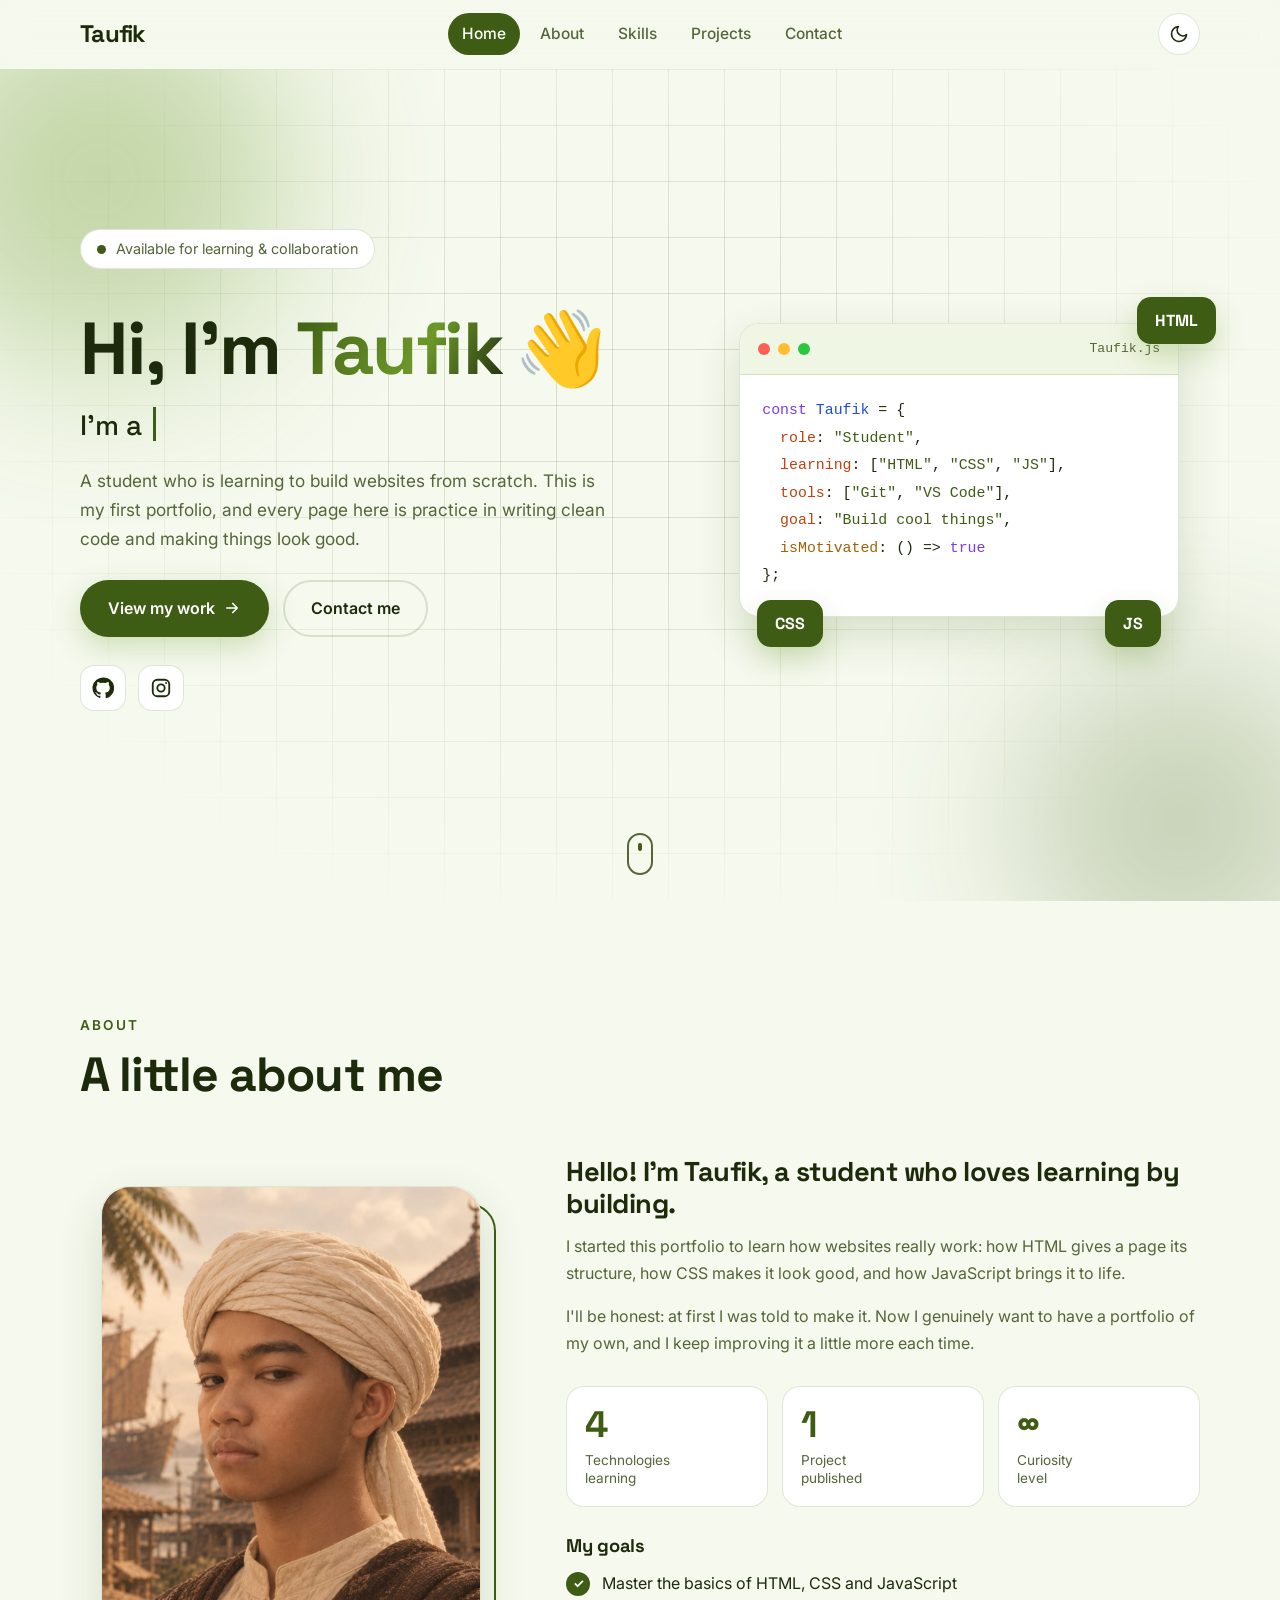
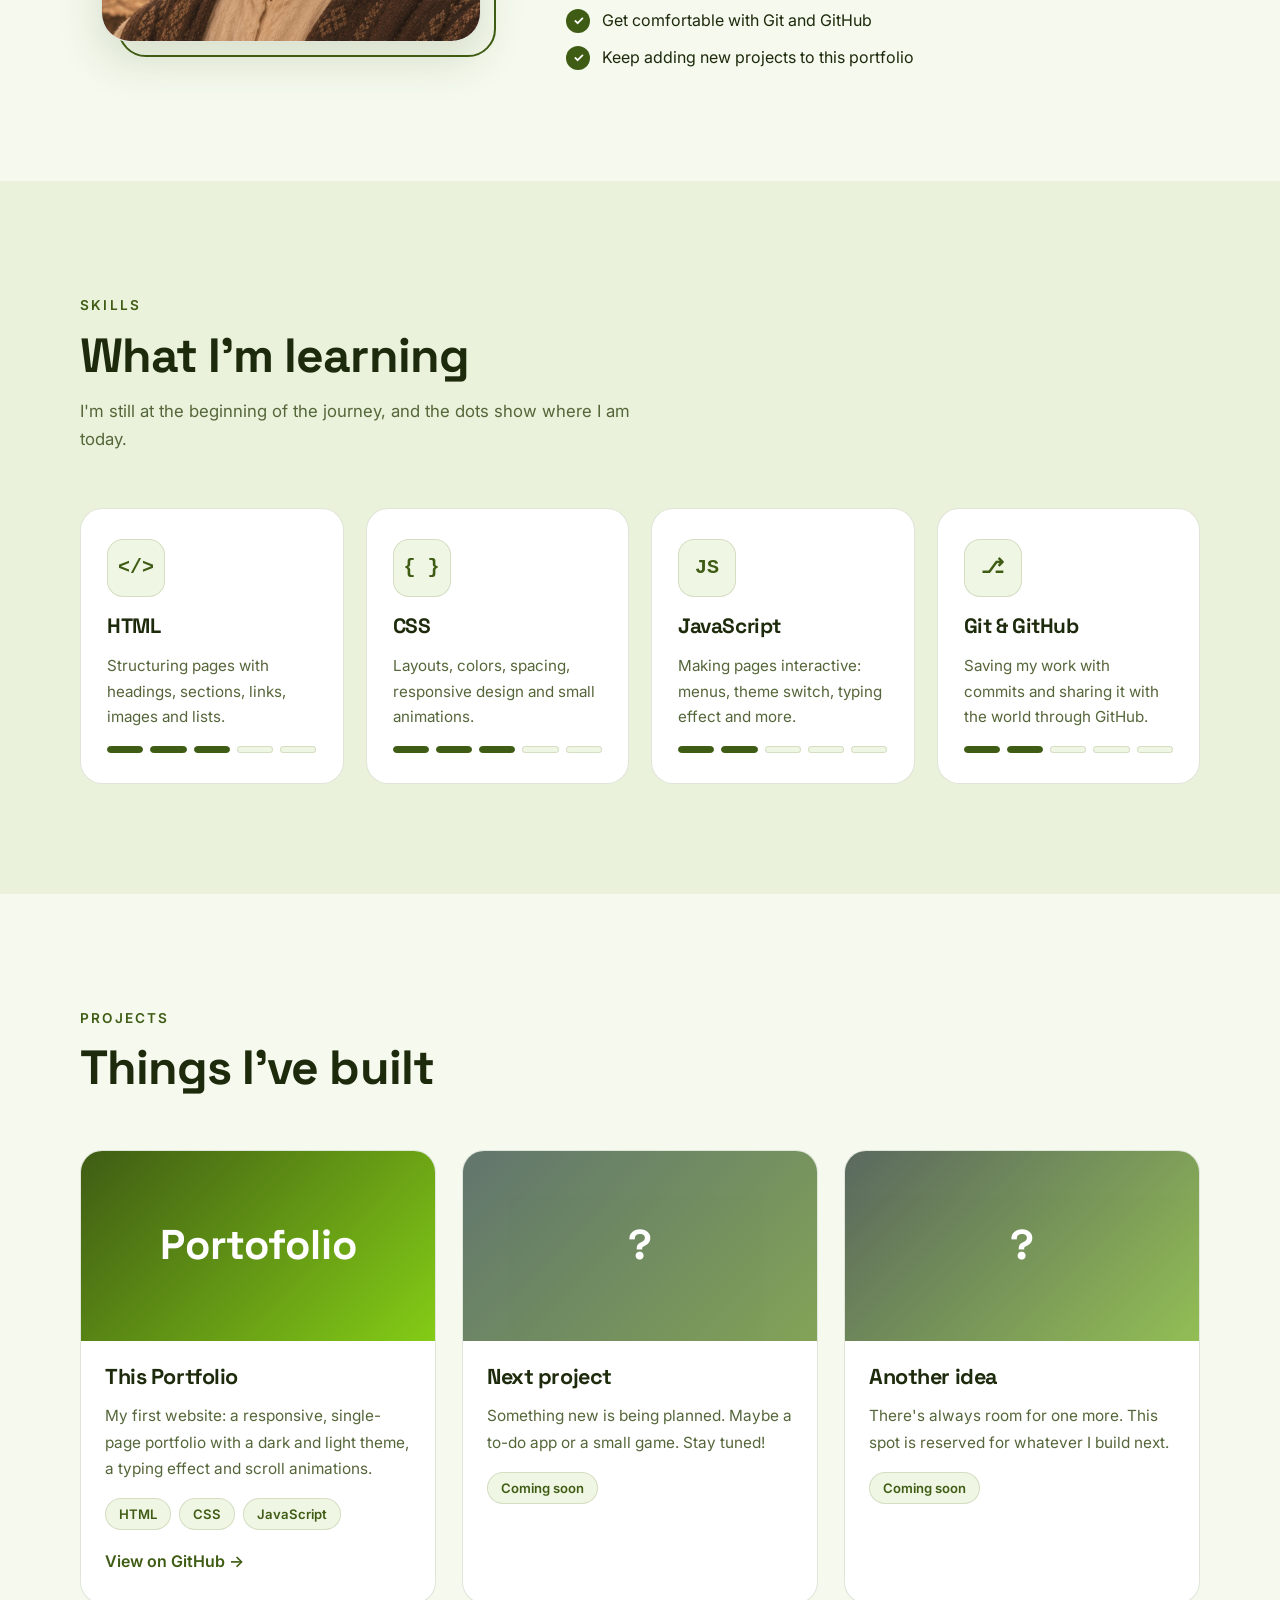
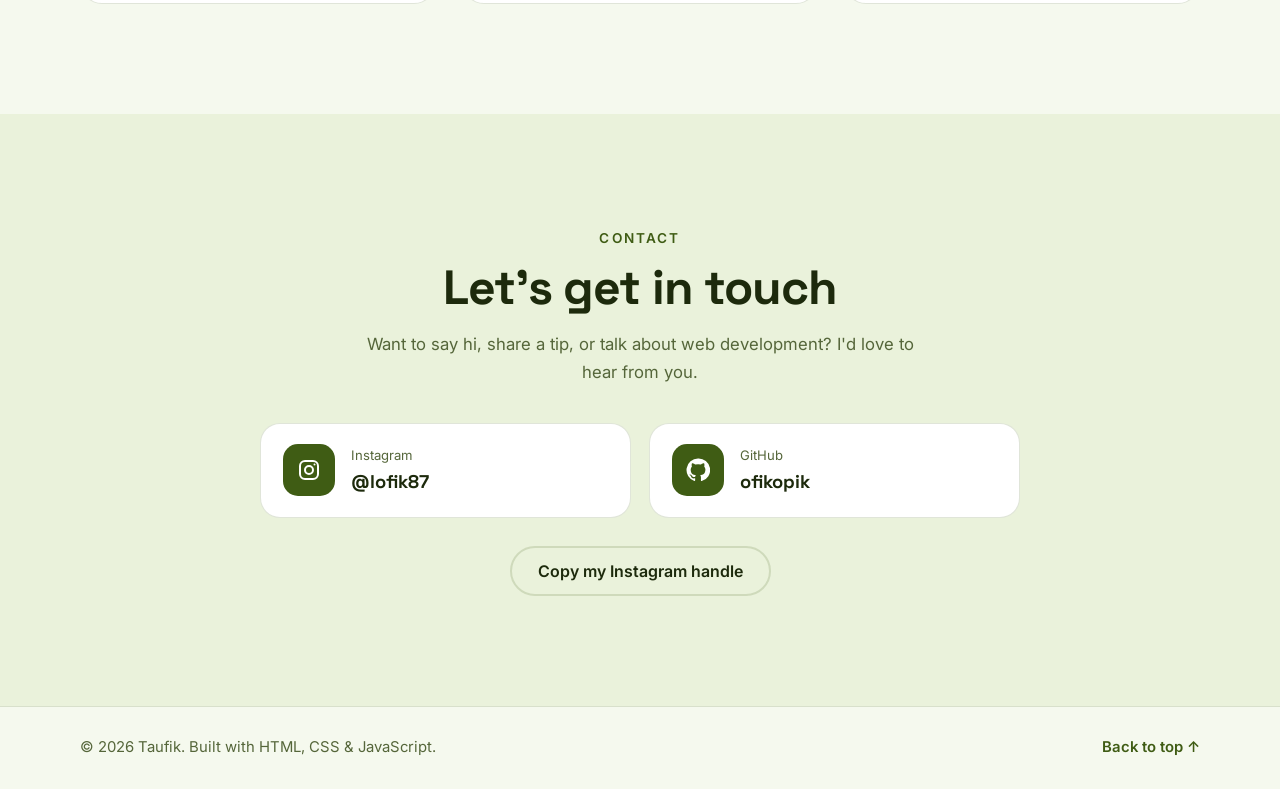
==== index.html @ 7163facb "portoupdate" ====
<!DOCTYPE html>
<html lang="en" data-theme="dark">
<head>
    <meta charset="UTF-8">
    <meta name="viewport" content="width=device-width, initial-scale=1.0">
    <meta name="description" content="Taufik's portfolio: a student learning web development with HTML, CSS and JavaScript.">
    <meta name="theme-color" content="#0b1409">
    <title>Taufik | Portfolio</title>

    <link rel="icon" href="data:image/svg+xml,%3Csvg xmlns='http://www.w3.org/2000/svg' viewBox='0 0 100 100'%3E%3Crect width='100' height='100' rx='24' fill='%236c982a'/%3E%3Ctext x='50' y='68' font-size='58' font-family='Arial' font-weight='700' text-anchor='middle' fill='white'%3ET%3C/text%3E%3C/svg%3E">

    <link rel="preconnect" href="https://fonts.googleapis.com">
    <link rel="preconnect" href="https://fonts.gstatic.com" crossorigin>
    <link href="https://fonts.googleapis.com/css2?family=Inter:wght@400;500;600&family=Space+Grotesk:wght@500;600;700&display=swap" rel="stylesheet">

    <!-- Set the saved theme before the page paints, so it does not flash -->
    <script>
        (function () {
            try {
                var saved = localStorage.getItem("theme");
                var prefersLight = window.matchMedia("(prefers-color-scheme: light)").matches;
                var theme = saved || (prefersLight ? "light" : "dark");
                document.documentElement.setAttribute("data-theme", theme);
            } catch (e) {}
        })();
    </script>

    <link rel="stylesheet" href="style.css">
</head>
<body>
    <div class="progress" id="progress" aria-hidden="true"></div>

    <!-- ============ NAVBAR ============ -->
    <header class="navbar" id="navbar">
        <div class="container nav-inner">
            <a href="#home" class="logo">Taufik<span></span></a>

            <nav class="nav-links" id="navLinks" aria-label="Main navigation">
                <a href="#home" class="nav-link">Home</a>
                <a href="#about" class="nav-link">About</a>
                <a href="#skills" class="nav-link">Skills</a>
                <a href="#projects" class="nav-link">Projects</a>
                <a href="#contact" class="nav-link">Contact</a>
            </nav>

            <div class="nav-actions">
                <button class="icon-btn" id="themeToggle" type="button" aria-label="Switch between dark and light theme">
                    <svg class="icon-sun" viewBox="0 0 24 24" width="20" height="20" fill="none" stroke="currentColor" stroke-width="2" stroke-linecap="round" aria-hidden="true"><circle cx="12" cy="12" r="4"/><path d="M12 2v2M12 20v2M4.9 4.9l1.4 1.4M17.7 17.7l1.4 1.4M2 12h2M20 12h2M4.9 19.1l1.4-1.4M17.7 6.3l1.4-1.4"/></svg>
                    <svg class="icon-moon" viewBox="0 0 24 24" width="20" height="20" fill="none" stroke="currentColor" stroke-width="2" stroke-linecap="round" stroke-linejoin="round" aria-hidden="true"><path d="M21 12.8A9 9 0 1 1 11.2 3a7 7 0 0 0 9.8 9.8z"/></svg>
                </button>
                <button class="icon-btn menu-btn" id="menuBtn" type="button" aria-label="Open menu" aria-expanded="false" aria-controls="navLinks">
                    <span></span><span></span><span></span>
                </button>
            </div>
        </div>
    </header>

    <main>
        <!-- ============ HOME ============ -->
        <section class="hero" id="home">
            <div class="blob blob-1" aria-hidden="true"></div>
            <div class="blob blob-2" aria-hidden="true"></div>

            <div class="container hero-grid">
                <div class="hero-text">
                    <p class="eyebrow reveal"><span class="dot"></span> Available for learning &amp; collaboration</p>
                    <h1 class="reveal" style="--d: .08s">Hi, I'm <span class="grad">Taufik</span><span class="wave" aria-hidden="true">👋</span></h1>
                    <p class="typing-line reveal" style="--d: .16s">
                        I'm a <span class="typed" id="typed" aria-live="off"></span><span class="caret" aria-hidden="true"></span>
                    </p>
                    <p class="lead reveal" style="--d: .24s">
                        A student who is learning to build websites from scratch. This is my first portfolio,
                        and every page here is practice in writing clean code and making things look good.
                    </p>
                    <div class="hero-btns reveal" style="--d: .32s">
                        <a href="#projects" class="btn btn-primary">View my work
                            <svg viewBox="0 0 24 24" width="18" height="18" fill="none" stroke="currentColor" stroke-width="2.2" stroke-linecap="round" stroke-linejoin="round" aria-hidden="true"><path d="M5 12h14M13 6l6 6-6 6"/></svg>
                        </a>
                        <a href="#contact" class="btn btn-ghost">Contact me</a>
                    </div>
                    <div class="socials reveal" style="--d: .4s">
                        <a href="https://github.com/ofikopik" target="_blank" rel="noopener" aria-label="GitHub">
                            <svg viewBox="0 0 24 24" width="22" height="22" fill="currentColor" aria-hidden="true"><path d="M12 .5a11.5 11.5 0 0 0-3.64 22.41c.58.1.79-.25.79-.56v-2c-3.2.7-3.88-1.37-3.88-1.37-.52-1.33-1.28-1.69-1.28-1.69-1.04-.71.08-.7.08-.7 1.16.08 1.77 1.19 1.77 1.19 1.03 1.76 2.7 1.25 3.36.96.1-.75.4-1.25.73-1.54-2.55-.29-5.24-1.28-5.24-5.69 0-1.26.45-2.28 1.19-3.09-.12-.29-.52-1.46.11-3.05 0 0 .97-.31 3.17 1.18a11 11 0 0 1 5.77 0c2.2-1.49 3.17-1.18 3.17-1.18.63 1.59.23 2.76.11 3.05.74.81 1.19 1.83 1.19 3.09 0 4.42-2.69 5.39-5.25 5.68.41.36.78 1.06.78 2.14v3.17c0 .31.21.67.8.56A11.5 11.5 0 0 0 12 .5z"/></svg>
                        </a>
                        <a href="https://www.instagram.com/lofik87" target="_blank" rel="noopener" aria-label="Instagram">
                            <svg viewBox="0 0 24 24" width="22" height="22" fill="none" stroke="currentColor" stroke-width="2" stroke-linecap="round" stroke-linejoin="round" aria-hidden="true"><rect x="3" y="3" width="18" height="18" rx="5"/><circle cx="12" cy="12" r="4"/><circle cx="17.5" cy="6.5" r="1" fill="currentColor" stroke="none"/></svg>
                        </a>
                    </div>
                </div>

                <div class="hero-visual reveal" style="--d: .2s" aria-hidden="true">
                    <div class="code-card">
                        <div class="code-bar">
                            <i></i><i></i><i></i>
                            <span>Taufik.js</span>
                        </div>
<pre><code><span class="c-k">const</span> <span class="c-v">Taufik</span> = {
  <span class="c-p">role</span>: <span class="c-s">"Student"</span>,
  <span class="c-p">learning</span>: [<span class="c-s">"HTML"</span>, <span class="c-s">"CSS"</span>, <span class="c-s">"JS"</span>],
  <span class="c-p">tools</span>: [<span class="c-s">"Git"</span>, <span class="c-s">"VS Code"</span>],
  <span class="c-p">goal</span>: <span class="c-s">"Build cool things"</span>,
  <span class="c-f">isMotivated</span>: () =&gt; <span class="c-k">true</span>
};</code></pre>
                    </div>
                    <div class="chip chip-1">HTML</div>
                    <div class="chip chip-2">CSS</div>
                    <div class="chip chip-3">JS</div>
                </div>
            </div>

            <a href="#about" class="scroll-hint" aria-label="Scroll to About section">
                <span></span>
            </a>
        </section>

        <!-- ============ ABOUT ============ -->
        <section class="section" id="about">
            <div class="container">
                <header class="section-head reveal">
                    <p class="kicker">About</p>
                    <h2>A little about me</h2>
                </header>

                <div class="about-grid">
                    <div class="about-photo reveal">
                        <div class="photo-frame">
                            <img src="foto/taufik.jpeg" alt="Photo of Taufik" id="profilePhoto" width="400" height="480">
                            <div class="photo-fallback" aria-hidden="true">T</div>
                        </div>
                    </div>

                    <div class="about-text reveal" style="--d: .1s">
                        <h3>Hello! I'm Taufik, a student who loves learning by building.</h3>
                        <p>
                            I started this portfolio to learn how websites really work: how HTML gives a page
                            its structure, how CSS makes it look good, and how JavaScript brings it to life.
                        </p>
                        <p>
                            I'll be honest: at first I was told to make it. Now I genuinely want to have a portfolio
                            of my own, and I keep improving it a little more each time.
                        </p>

                        <div class="stats">
                            <div class="stat">
                                <strong data-count="4">0</strong>
                                <span>Technologies<br>learning</span>
                            </div>
                            <div class="stat">
                                <strong data-count="1">0</strong>
                                <span>Project<br>published</span>
                            </div>
                            <div class="stat">
                                <strong>∞</strong>
                                <span>Curiosity<br>level</span>
                            </div>
                        </div>

                        <h4>My goals</h4>
                        <ul class="goals">
                            <li><span class="check">✓</span> Master the basics of HTML, CSS and JavaScript</li>
                            <li><span class="check">✓</span> Get comfortable with Git and GitHub</li>
                            <li><span class="check">✓</span> Keep adding new projects to this portfolio</li>
                        </ul>
                    </div>
                </div>
            </div>
        </section>

        <!-- ============ SKILLS ============ -->
        <section class="section alt" id="skills">
            <div class="container">
                <header class="section-head reveal">
                    <p class="kicker">Skills</p>
                    <h2>What I'm learning</h2>
                    <p class="section-sub">I'm still at the beginning of the journey, and the dots show where I am today.</p>
                </header>

                <div class="skills-grid">
                    <article class="skill-card reveal">
                        <div class="skill-icon">&lt;/&gt;</div>
                        <h3>HTML</h3>
                        <p>Structuring pages with headings, sections, links, images and lists.</p>
                        <div class="level" role="img" aria-label="Level 3 out of 5">
                            <i class="on"></i><i class="on"></i><i class="on"></i><i></i><i></i>
                        </div>
                    </article>
                    <article class="skill-card reveal" style="--d: .08s">
                        <div class="skill-icon">{ }</div>
                        <h3>CSS</h3>
                        <p>Layouts, colors, spacing, responsive design and small animations.</p>
                        <div class="level" role="img" aria-label="Level 3 out of 5">
                            <i class="on"></i><i class="on"></i><i class="on"></i><i></i><i></i>
                        </div>
                    </article>
                    <article class="skill-card reveal" style="--d: .16s">
                        <div class="skill-icon">JS</div>
                        <h3>JavaScript</h3>
                        <p>Making pages interactive: menus, theme switch, typing effect and more.</p>
                        <div class="level" role="img" aria-label="Level 2 out of 5">
                            <i class="on"></i><i class="on"></i><i></i><i></i><i></i>
                        </div>
                    </article>
                    <article class="skill-card reveal" style="--d: .24s">
                        <div class="skill-icon">⎇</div>
                        <h3>Git &amp; GitHub</h3>
                        <p>Saving my work with commits and sharing it with the world through GitHub.</p>
                        <div class="level" role="img" aria-label="Level 2 out of 5">
                            <i class="on"></i><i class="on"></i><i></i><i></i><i></i>
                        </div>
                    </article>
                </div>
            </div>
        </section>

        <!-- ============ PROJECTS ============ -->
        <section class="section" id="projects">
            <div class="container">
                <header class="section-head reveal">
                    <p class="kicker">Projects</p>
                    <h2>Things I've built</h2>
                </header>

                <div class="projects-grid">
                    <article class="project-card reveal">
                        <div class="project-thumb thumb-1" aria-hidden="true">
                            <span>Portofolio</span>
                        </div>
                        <div class="project-body">
                            <h3>This Portfolio</h3>
                            <p>My first website: a responsive, single-page portfolio with a dark and light theme, a typing effect and scroll animations.</p>
                            <ul class="tags">
                                <li>HTML</li><li>CSS</li><li>JavaScript</li>
                            </ul>
                            <a class="link-arrow" href="https://github.com/ofikopik/latihan-membuat-portofolio-sediri" target="_blank" rel="noopener">
                                View on GitHub <span aria-hidden="true">→</span>
                            </a>
                        </div>
                    </article>

                    <article class="project-card soon reveal" style="--d: .1s">
                        <div class="project-thumb thumb-2" aria-hidden="true"><span>?</span></div>
                        <div class="project-body">
                            <h3>Next project</h3>
                            <p>Something new is being planned. Maybe a to-do app or a small game. Stay tuned!</p>
                            <ul class="tags"><li>Coming soon</li></ul>
                        </div>
                    </article>

                    <article class="project-card soon reveal" style="--d: .2s">
                        <div class="project-thumb thumb-3" aria-hidden="true"><span>?</span></div>
                        <div class="project-body">
                            <h3>Another idea</h3>
                            <p>There's always room for one more. This spot is reserved for whatever I build next.</p>
                            <ul class="tags"><li>Coming soon</li></ul>
                        </div>
                    </article>
                </div>
            </div>
        </section>

        <!-- ============ CONTACT ============ -->
        <section class="section alt" id="contact">
            <div class="container">
                <div class="contact-box reveal">
                    <p class="kicker">Contact</p>
                    <h2>Let's get in touch</h2>
                    <p class="section-sub">Want to say hi, share a tip, or talk about web development? I'd love to hear from you.</p>

                    <div class="contact-cards">
                        <a class="contact-card" href="https://www.instagram.com/lofik87" target="_blank" rel="noopener">
                            <span class="contact-ico">
                                <svg viewBox="0 0 24 24" width="24" height="24" fill="none" stroke="currentColor" stroke-width="2" stroke-linecap="round" stroke-linejoin="round" aria-hidden="true"><rect x="3" y="3" width="18" height="18" rx="5"/><circle cx="12" cy="12" r="4"/><circle cx="17.5" cy="6.5" r="1" fill="currentColor" stroke="none"/></svg>
                            </span>
                            <span><small>Instagram</small><strong>@lofik87</strong></span>
                        </a>
                        <a class="contact-card" href="https://github.com/ofikopik" target="_blank" rel="noopener">
                            <span class="contact-ico">
                                <svg viewBox="0 0 24 24" width="24" height="24" fill="currentColor" aria-hidden="true"><path d="M12 .5a11.5 11.5 0 0 0-3.64 22.41c.58.1.79-.25.79-.56v-2c-3.2.7-3.88-1.37-3.88-1.37-.52-1.33-1.28-1.69-1.28-1.69-1.04-.71.08-.7.08-.7 1.16.08 1.77 1.19 1.77 1.19 1.03 1.76 2.7 1.25 3.36.96.1-.75.4-1.25.73-1.54-2.55-.29-5.24-1.28-5.24-5.69 0-1.26.45-2.28 1.19-3.09-.12-.29-.52-1.46.11-3.05 0 0 .97-.31 3.17 1.18a11 11 0 0 1 5.77 0c2.2-1.49 3.17-1.18 3.17-1.18.63 1.59.23 2.76.11 3.05.74.81 1.19 1.83 1.19 3.09 0 4.42-2.69 5.39-5.25 5.68.41.36.78 1.06.78 2.14v3.17c0 .31.21.67.8.56A11.5 11.5 0 0 0 12 .5z"/></svg>
                            </span>
                            <span><small>GitHub</small><strong>ofikopik</strong></span>
                        </a>
                    </div>

                    <button class="btn btn-ghost" id="copyBtn" type="button" data-copy="@lofik87">Copy my Instagram handle</button>
                </div>
            </div>
        </section>
    </main>

    <!-- ============ FOOTER ============ -->
    <footer class="footer">
        <div class="container footer-inner">
            <p>© <span id="year">2026</span> Taufik. Built with HTML, CSS &amp; JavaScript.</p>
            <a href="#home">Back to top ↑</a>
        </div>
    </footer>

    <button class="to-top" id="toTop" type="button" aria-label="Back to top">↑</button>
    <div class="toast" id="toast" role="status" aria-live="polite"></div>

    <script src="script.js"></script>
</body>
</html>
---- style.css ----
/* =========================================================
   Taufik's Portfolio - style.css
   Edit the colors in :root to change the whole look.
   ========================================================= */

/* ---------- Theme colors ---------- */
:root,
:root[data-theme="dark"] {
    --bg: #0b1409;
    --bg-alt: #0f1a0d;
    --surface: #142111;
    --surface-2: #1a2b16;
    --border: rgba(163, 230, 53, 0.14);
    --text: #e9f1dd;
    --muted: #9db387;
    --accent: #a3e635;
    --accent-strong: #84cc16;
    --on-accent: #10200a;
    --shadow: 0 18px 50px rgba(0, 0, 0, 0.45);
    --glow: rgba(163, 230, 53, 0.22);
    color-scheme: dark;
}

:root[data-theme="light"] {
    --bg: #f5f9ee;
    --bg-alt: #eaf2db;
    --surface: #ffffff;
    --surface-2: #f0f6e4;
    --border: rgba(63, 92, 20, 0.16);
    --text: #1d2a0c;
    --muted: #55663a;
    --accent: #3f5c14;
    --accent-strong: #6c982a;
    --on-accent: #ffffff;
    --shadow: 0 18px 44px rgba(63, 92, 20, 0.16);
    --glow: rgba(108, 152, 42, 0.28);
    color-scheme: light;
}

/* ---------- Base ---------- */
*,
*::before,
*::after {
    box-sizing: border-box;
}

html {
    scroll-behavior: smooth;
    scroll-padding-top: 76px;
}

body {
    margin: 0;
    font-family: "Inter", system-ui, -apple-system, "Segoe UI", Arial, sans-serif;
    background: var(--bg);
    color: var(--text);
    line-height: 1.7;
    transition: background 0.3s, color 0.3s;
    overflow-x: hidden;
}

h1, h2, h3, h4 {
    font-family: "Space Grotesk", "Inter", system-ui, sans-serif;
    line-height: 1.15;
    margin: 0 0 14px;
    letter-spacing: -0.02em;
}

p { margin: 0 0 16px; }
a { color: inherit; }
img { max-width: 100%; display: block; }

.container {
    width: min(1120px, 100% - 40px);
    margin-inline: auto;
}

:focus-visible {
    outline: 3px solid var(--accent);
    outline-offset: 3px;
    border-radius: 6px;
}

/* ---------- Scroll progress ---------- */
.progress {
    position: fixed;
    top: 0;
    left: 0;
    height: 3px;
    width: 0;
    background: linear-gradient(90deg, var(--accent-strong), var(--accent));
    z-index: 100;
}

/* ---------- Navbar ---------- */
.navbar {
    position: sticky;
    top: 0;
    z-index: 50;
    background: color-mix(in srgb, var(--bg) 78%, transparent);
    backdrop-filter: blur(14px);
    -webkit-backdrop-filter: blur(14px);
    border-bottom: 1px solid transparent;
    transition: border-color 0.3s, box-shadow 0.3s;
}

.navbar.scrolled {
    border-bottom-color: var(--border);
    box-shadow: 0 8px 30px rgba(0, 0, 0, 0.12);
}

.nav-inner {
    display: flex;
    align-items: center;
    justify-content: space-between;
    height: 68px;
}

.logo {
    font-family: "Space Grotesk", sans-serif;
    font-size: 1.5rem;
    font-weight: 700;
    text-decoration: none;
    letter-spacing: -0.03em;
}

.logo span { color: var(--accent); }

.nav-links {
    display: flex;
    gap: 6px;
}

.nav-link {
    position: relative;
    text-decoration: none;
    color: var(--muted);
    font-weight: 500;
    font-size: 0.97rem;
    padding: 8px 14px;
    border-radius: 999px;
    transition: color 0.2s, background 0.2s;
}

.nav-link:hover { color: var(--text); }

.nav-link.active {
    color: var(--on-accent);
    background: var(--accent);
}

.nav-actions {
    display: flex;
    align-items: center;
    gap: 8px;
}

.icon-btn {
    width: 42px;
    height: 42px;
    display: grid;
    place-items: center;
    border-radius: 50%;
    border: 1px solid var(--border);
    background: var(--surface);
    color: var(--text);
    cursor: pointer;
    transition: transform 0.2s, background 0.2s;
}

.icon-btn:hover { transform: rotate(12deg) scale(1.06); }

[data-theme="dark"] .icon-moon,
[data-theme="light"] .icon-sun { display: none; }

.menu-btn {
    display: none;
    flex-direction: column;
    gap: 4px;
    padding: 0;
}

.menu-btn span {
    display: block;
    width: 18px;
    height: 2px;
    background: currentColor;
    border-radius: 2px;
    transition: transform 0.3s, opacity 0.3s;
}

.menu-btn[aria-expanded="true"] span:nth-child(1) { transform: translateY(6px) rotate(45deg); }
.menu-btn[aria-expanded="true"] span:nth-child(2) { opacity: 0; }
.menu-btn[aria-expanded="true"] span:nth-child(3) { transform: translateY(-6px) rotate(-45deg); }

/* ---------- Buttons ---------- */
.btn {
    display: inline-flex;
    align-items: center;
    gap: 8px;
    padding: 13px 26px;
    border-radius: 999px;
    font-weight: 600;
    font-size: 1rem;
    text-decoration: none;
    border: 2px solid transparent;
    cursor: pointer;
    font-family: inherit;
    transition: transform 0.2s, box-shadow 0.2s, background 0.2s;
}

.btn:hover { transform: translateY(-3px); }

.btn-primary {
    background: var(--accent);
    color: var(--on-accent);
    box-shadow: 0 10px 28px var(--glow);
}

.btn-primary:hover { box-shadow: 0 14px 34px var(--glow); }

.btn-ghost {
    background: transparent;
    color: var(--text);
    border-color: var(--border);
}

.btn-ghost:hover { background: var(--surface); border-color: var(--accent); }

/* ---------- Hero ---------- */
.hero {
    position: relative;
    min-height: calc(100vh - 68px);
    display: flex;
    align-items: center;
    padding: 60px 0 90px;
    overflow: hidden;
    background-image:
        linear-gradient(var(--border) 1px, transparent 1px),
        linear-gradient(90deg, var(--border) 1px, transparent 1px);
    background-size: 56px 56px;
    background-position: center top;
}

.hero::before {
    content: "";
    position: absolute;
    inset: 0;
    background: radial-gradient(ellipse at 50% 40%, transparent 20%, var(--bg) 78%);
    pointer-events: none;
}

.blob {
    position: absolute;
    border-radius: 50%;
    filter: blur(80px);
    opacity: 0.55;
    animation: drift 14s ease-in-out infinite alternate;
}

.blob-1 { width: 380px; height: 380px; background: var(--accent-strong); top: -80px; left: -90px; opacity: 0.35; }
.blob-2 { width: 320px; height: 320px; background: var(--accent); bottom: -80px; right: -60px; opacity: 0.25; animation-delay: -6s; }

@keyframes drift {
    from { transform: translate(0, 0) scale(1); }
    to   { transform: translate(40px, 30px) scale(1.12); }
}

.hero-grid {
    position: relative;
    z-index: 1;
    display: grid;
    grid-template-columns: 1.1fr 0.9fr;
    gap: 50px;
    align-items: center;
}

.eyebrow {
    display: inline-flex;
    align-items: center;
    gap: 10px;
    padding: 7px 16px;
    border-radius: 999px;
    background: var(--surface);
    border: 1px solid var(--border);
    font-size: 0.9rem;
    color: var(--muted);
}

.dot {
    width: 9px;
    height: 9px;
    border-radius: 50%;
    background: var(--accent);
    box-shadow: 0 0 0 0 var(--glow);
    animation: pulse 2s infinite;
}

@keyframes pulse {
    70%  { box-shadow: 0 0 0 10px transparent; }
    100% { box-shadow: 0 0 0 0 transparent; }
}

.hero h1 {
    font-size: clamp(2.6rem, 6.4vw, 4.6rem);
    margin: 22px 0 10px;
}

.grad {
    background: linear-gradient(120deg, var(--accent), var(--accent-strong) 60%, var(--text));
    -webkit-background-clip: text;
    background-clip: text;
    -webkit-text-fill-color: transparent;
}

.wave {
    display: inline-block;
    margin-left: 12px;
    transform-origin: 70% 70%;
    animation: wave 2.4s ease-in-out infinite;
}

@keyframes wave {
    0%, 60%, 100% { transform: rotate(0); }
    10%, 30% { transform: rotate(16deg); }
    20%, 40% { transform: rotate(-10deg); }
    50% { transform: rotate(10deg); }
}

.typing-line {
    font-family: "Space Grotesk", sans-serif;
    font-size: clamp(1.25rem, 3vw, 1.75rem);
    font-weight: 500;
    min-height: 2.2rem;
}

.typed { color: var(--accent); }

.caret {
    display: inline-block;
    width: 3px;
    height: 1.2em;
    margin-left: 4px;
    vertical-align: -0.2em;
    background: var(--accent);
    animation: blink 1s steps(1) infinite;
}

@keyframes blink { 50% { opacity: 0; } }

.lead {
    max-width: 540px;
    color: var(--muted);
    font-size: 1.08rem;
}

.hero-btns {
    display: flex;
    flex-wrap: wrap;
    gap: 14px;
    margin: 26px 0 28px;
}

.socials { display: flex; gap: 12px; }

.socials a {
    width: 46px;
    height: 46px;
    display: grid;
    place-items: center;
    border-radius: 14px;
    background: var(--surface);
    border: 1px solid var(--border);
    color: var(--text);
    transition: transform 0.2s, color 0.2s, border-color 0.2s;
}

.socials a:hover {
    transform: translateY(-4px);
    color: var(--accent);
    border-color: var(--accent);
}

/* Hero visual: code card */
.hero-visual {
    position: relative;
    display: grid;
    place-items: center;
}

.code-card {
    width: min(440px, 100%);
    background: var(--surface);
    border: 1px solid var(--border);
    border-radius: 20px;
    box-shadow: var(--shadow);
    overflow: hidden;
    animation: float 6s ease-in-out infinite;
}

@keyframes float {
    50% { transform: translateY(-14px); }
}

.code-bar {
    display: flex;
    align-items: center;
    gap: 8px;
    padding: 14px 18px;
    background: var(--surface-2);
    border-bottom: 1px solid var(--border);
}

.code-bar i {
    width: 12px;
    height: 12px;
    border-radius: 50%;
    background: #ff5f57;
}
.code-bar i:nth-child(2) { background: #febc2e; }
.code-bar i:nth-child(3) { background: #28c840; }

.code-bar span {
    margin-left: auto;
    font-size: 0.82rem;
    color: var(--muted);
    font-family: ui-monospace, "SFMono-Regular", Consolas, monospace;
}

.code-card pre {
    margin: 0;
    padding: 22px 22px 26px;
    overflow-x: auto;
    font-family: ui-monospace, "SFMono-Regular", Consolas, monospace;
    font-size: 0.93rem;
    line-height: 1.85;
    color: var(--text);
}

.c-k { color: #c792ea; }
.c-v { color: #82aaff; }
.c-p { color: #f78c6c; }
.c-s { color: var(--accent); }
.c-f { color: #ffcb6b; }

[data-theme="light"] .c-k { color: #7c3aed; }
[data-theme="light"] .c-v { color: #1d4ed8; }
[data-theme="light"] .c-p { color: #c2410c; }
[data-theme="light"] .c-f { color: #a16207; }

.chip {
    position: absolute;
    padding: 10px 18px;
    border-radius: 14px;
    background: var(--accent);
    color: var(--on-accent);
    font-weight: 700;
    font-family: "Space Grotesk", sans-serif;
    box-shadow: 0 12px 28px var(--glow);
    animation: float 5s ease-in-out infinite;
}

.chip-1 { top: -26px; right: -16px; }
.chip-2 { bottom: -30px; left: 8%; animation-delay: -1.5s; }
.chip-3 { bottom: -30px; right: 8%; animation-delay: -3s; }

.scroll-hint {
    position: absolute;
    bottom: 26px;
    left: 50%;
    z-index: 1;
    width: 26px;
    height: 42px;
    margin-left: -13px;
    border: 2px solid var(--muted);
    border-radius: 14px;
}

.scroll-hint span {
    position: absolute;
    top: 8px;
    left: 50%;
    width: 4px;
    height: 8px;
    margin-left: -2px;
    background: var(--accent);
    border-radius: 2px;
    animation: scrollDot 1.8s infinite;
}

@keyframes scrollDot {
    0%   { transform: translateY(0); opacity: 1; }
    80%  { transform: translateY(14px); opacity: 0; }
    100% { opacity: 0; }
}

/* ---------- Sections ---------- */
.section { padding: 110px 0; }
.section.alt { background: var(--bg-alt); }

.section-head { margin-bottom: 54px; }

.kicker {
    display: inline-block;
    margin-bottom: 10px;
    font-size: 0.85rem;
    font-weight: 600;
    letter-spacing: 0.16em;
    text-transform: uppercase;
    color: var(--accent);
}

.section-head h2,
.contact-box h2 {
    font-size: clamp(2rem, 4.4vw, 3rem);
}

.section-sub {
    color: var(--muted);
    max-width: 560px;
    font-size: 1.05rem;
}

/* ---------- About ---------- */
.about-grid {
    display: grid;
    grid-template-columns: 0.8fr 1.2fr;
    gap: 64px;
    align-items: center;
}

.photo-frame {
    position: relative;
    width: min(380px, 100%);
    aspect-ratio: 5 / 6;
    margin-inline: auto;
    border-radius: 28px;
    background: var(--surface);
    border: 1px solid var(--border);
    box-shadow: var(--shadow);
}

.photo-frame::before {
    content: "";
    position: absolute;
    inset: 0;
    transform: translate(16px, 16px);
    border: 2px solid var(--accent);
    border-radius: 28px;
    z-index: -1;
    transition: transform 0.3s;
}

.photo-frame:hover::before { transform: translate(8px, 8px); }

.photo-frame img {
    width: 100%;
    height: 100%;
    object-fit: cover;
    border-radius: 28px;
}

.photo-fallback {
    display: none;
    position: absolute;
    inset: 0;
    place-items: center;
    border-radius: 28px;
    font-family: "Space Grotesk", sans-serif;
    font-size: 8rem;
    font-weight: 700;
    color: var(--on-accent);
    background: linear-gradient(145deg, var(--accent-strong), var(--accent));
}

.photo-frame.no-photo img { display: none; }
.photo-frame.no-photo .photo-fallback { display: grid; }

.about-text h3 { font-size: 1.7rem; }
.about-text p { color: var(--muted); }

.stats {
    display: grid;
    grid-template-columns: repeat(3, 1fr);
    gap: 14px;
    margin: 28px 0;
}

.stat {
    padding: 18px;
    background: var(--surface);
    border: 1px solid var(--border);
    border-radius: 18px;
    transition: transform 0.2s, border-color 0.2s;
}

.stat:hover { transform: translateY(-4px); border-color: var(--accent); }

.stat strong {
    display: block;
    font-family: "Space Grotesk", sans-serif;
    font-size: 2.3rem;
    line-height: 1.1;
    color: var(--accent);
}

.stat span {
    display: block;
    margin-top: 6px;
    font-size: 0.85rem;
    line-height: 1.35;
    color: var(--muted);
}

.about-text h4 { font-size: 1.15rem; margin-top: 8px; }

.goals {
    list-style: none;
    margin: 0;
    padding: 0;
    display: grid;
    gap: 10px;
}

.goals li {
    display: flex;
    gap: 12px;
    align-items: flex-start;
    color: var(--text);
}

.check {
    flex-shrink: 0;
    width: 24px;
    height: 24px;
    margin-top: 2px;
    display: grid;
    place-items: center;
    border-radius: 50%;
    background: var(--accent);
    color: var(--on-accent);
    font-size: 0.8rem;
    font-weight: 700;
}

/* ---------- Skills ---------- */
.skills-grid {
    display: grid;
    grid-template-columns: repeat(auto-fit, minmax(240px, 1fr));
    gap: 22px;
}

.skill-card {
    padding: 30px 26px;
    background: var(--surface);
    border: 1px solid var(--border);
    border-radius: 22px;
    transition: transform 0.25s, border-color 0.25s, box-shadow 0.25s;
}

.skill-card:hover {
    transform: translateY(-8px);
    border-color: var(--accent);
    box-shadow: var(--shadow);
}

.skill-icon {
    width: 58px;
    height: 58px;
    display: grid;
    place-items: center;
    margin-bottom: 18px;
    border-radius: 16px;
    background: var(--surface-2);
    border: 1px solid var(--border);
    color: var(--accent);
    font-family: ui-monospace, Consolas, monospace;
    font-size: 1.25rem;
    font-weight: 700;
}

.skill-card h3 { font-size: 1.3rem; }
.skill-card p { color: var(--muted); font-size: 0.95rem; }

.level { display: flex; gap: 7px; margin-top: 6px; }

.level i {
    width: 100%;
    height: 7px;
    border-radius: 99px;
    background: var(--surface-2);
    border: 1px solid var(--border);
}

.level i.on {
    background: var(--accent);
    border-color: var(--accent);
}

/* ---------- Projects ---------- */
.projects-grid {
    display: grid;
    grid-template-columns: repeat(auto-fit, minmax(290px, 1fr));
    gap: 26px;
}

.project-card {
    overflow: hidden;
    background: var(--surface);
    border: 1px solid var(--border);
    border-radius: 22px;
    transition: transform 0.25s, border-color 0.25s, box-shadow 0.25s;
}

.project-card:hover {
    transform: translateY(-8px);
    border-color: var(--accent);
    box-shadow: var(--shadow);
}

.project-thumb {
    height: 190px;
    display: grid;
    place-items: center;
    font-family: "Space Grotesk", sans-serif;
    font-size: 2.6rem;
    font-weight: 700;
    color: #fff;
}

.thumb-1 { background: linear-gradient(135deg, #3f5c14, #84cc16); }
.thumb-2 { background: linear-gradient(135deg, #1e3a2f, #4d7c0f); }
.thumb-3 { background: linear-gradient(135deg, #14281a, #65a30d); }

.project-card.soon .project-thumb { opacity: 0.7; }

.project-body { padding: 24px 24px 28px; }
.project-body h3 { font-size: 1.35rem; }
.project-body p { color: var(--muted); font-size: 0.96rem; }

.tags {
    display: flex;
    flex-wrap: wrap;
    gap: 8px;
    padding: 0;
    margin: 0 0 18px;
    list-style: none;
}

.tags li {
    padding: 4px 13px;
    border-radius: 99px;
    background: var(--surface-2);
    border: 1px solid var(--border);
    color: var(--accent);
    font-size: 0.82rem;
    font-weight: 600;
}

.link-arrow {
    font-weight: 600;
    text-decoration: none;
    color: var(--accent);
}

.link-arrow span { display: inline-block; transition: transform 0.2s; }
.link-arrow:hover span { transform: translateX(6px); }

/* ---------- Contact ---------- */
.contact-box {
    max-width: 760px;
    margin-inline: auto;
    text-align: center;
}

.contact-box .section-sub { margin-inline: auto; }

.contact-cards {
    display: grid;
    grid-template-columns: repeat(auto-fit, minmax(240px, 1fr));
    gap: 18px;
    margin: 36px 0 28px;
}

.contact-card {
    display: flex;
    align-items: center;
    gap: 16px;
    padding: 20px 22px;
    text-align: left;
    text-decoration: none;
    background: var(--surface);
    border: 1px solid var(--border);
    border-radius: 20px;
    transition: transform 0.2s, border-color 0.2s, box-shadow 0.2s;
}

.contact-card:hover {
    transform: translateY(-5px);
    border-color: var(--accent);
    box-shadow: var(--shadow);
}

.contact-ico {
    width: 52px;
    height: 52px;
    display: grid;
    place-items: center;
    flex-shrink: 0;
    border-radius: 15px;
    background: var(--accent);
    color: var(--on-accent);
}

.contact-card small {
    display: block;
    color: var(--muted);
    font-size: 0.82rem;
}

.contact-card strong {
    font-family: "Space Grotesk", sans-serif;
    font-size: 1.15rem;
}

/* ---------- Footer ---------- */
.footer {
    padding: 28px 0;
    border-top: 1px solid var(--border);
    color: var(--muted);
    font-size: 0.93rem;
}

.footer-inner {
    display: flex;
    flex-wrap: wrap;
    gap: 10px;
    align-items: center;
    justify-content: space-between;
}

.footer p { margin: 0; }
.footer a { text-decoration: none; color: var(--accent); font-weight: 600; }

/* ---------- Back to top + toast ---------- */
.to-top {
    position: fixed;
    right: 22px;
    bottom: 22px;
    width: 48px;
    height: 48px;
    border: none;
    border-radius: 50%;
    background: var(--accent);
    color: var(--on-accent);
    font-size: 1.3rem;
    font-weight: 700;
    cursor: pointer;
    box-shadow: 0 10px 26px var(--glow);
    opacity: 0;
    transform: translateY(20px);
    pointer-events: none;
    transition: opacity 0.3s, transform 0.3s;
    z-index: 40;
}

.to-top.show {
    opacity: 1;
    transform: none;
    pointer-events: auto;
}

.toast {
    position: fixed;
    left: 50%;
    bottom: 26px;
    transform: translate(-50%, 30px);
    padding: 12px 22px;
    border-radius: 999px;
    background: var(--text);
    color: var(--bg);
    font-weight: 600;
    font-size: 0.93rem;
    opacity: 0;
    pointer-events: none;
    transition: opacity 0.3s, transform 0.3s;
    z-index: 60;
}

.toast.show {
    opacity: 1;
    transform: translate(-50%, 0);
}

/* ---------- Scroll reveal ---------- */
.reveal {
    opacity: 0;
    transform: translateY(32px);
    transition: opacity 0.7s ease, transform 0.7s ease;
    transition-delay: var(--d, 0s);
}

.reveal.visible {
    opacity: 1;
    transform: none;
}

/* ---------- Responsive ---------- */
@media (max-width: 900px) {
    .hero-grid,
    .about-grid {
        grid-template-columns: 1fr;
    }

    .hero { padding-top: 40px; }
    .hero-visual { margin-top: 20px; }
    .about-grid { gap: 48px; }
    .section { padding: 84px 0; }
}

@media (max-width: 760px) {
    .menu-btn { display: flex; }

    .nav-links {
        position: absolute;
        top: 68px;
        left: 0;
        right: 0;
        flex-direction: column;
        gap: 4px;
        padding: 14px 20px 22px;
        background: var(--bg);
        border-bottom: 1px solid var(--border);
        box-shadow: 0 20px 30px rgba(0, 0, 0, 0.25);
        transform: translateY(-12px);
        opacity: 0;
        visibility: hidden;
        transition: opacity 0.25s, transform 0.25s, visibility 0.25s;
    }

    .nav-links.open {
        opacity: 1;
        transform: none;
        visibility: visible;
    }

    .nav-link { padding: 12px 16px; font-size: 1.05rem; }
}

@media (max-width: 480px) {
    .stats { grid-template-columns: 1fr; }
    .stat { display: flex; align-items: center; gap: 16px; }
    .stat span { margin-top: 0; }
    .scroll-hint { display: none; }
}

/* Respect people who prefer less motion */
@media (prefers-reduced-motion: reduce) {
    html { scroll-behavior: auto; }

    *,
    *::before,
    *::after {
        animation: none !important;
        transition-duration: 0.01ms !important;
    }

    .reveal { opacity: 1; transform: none; }
}
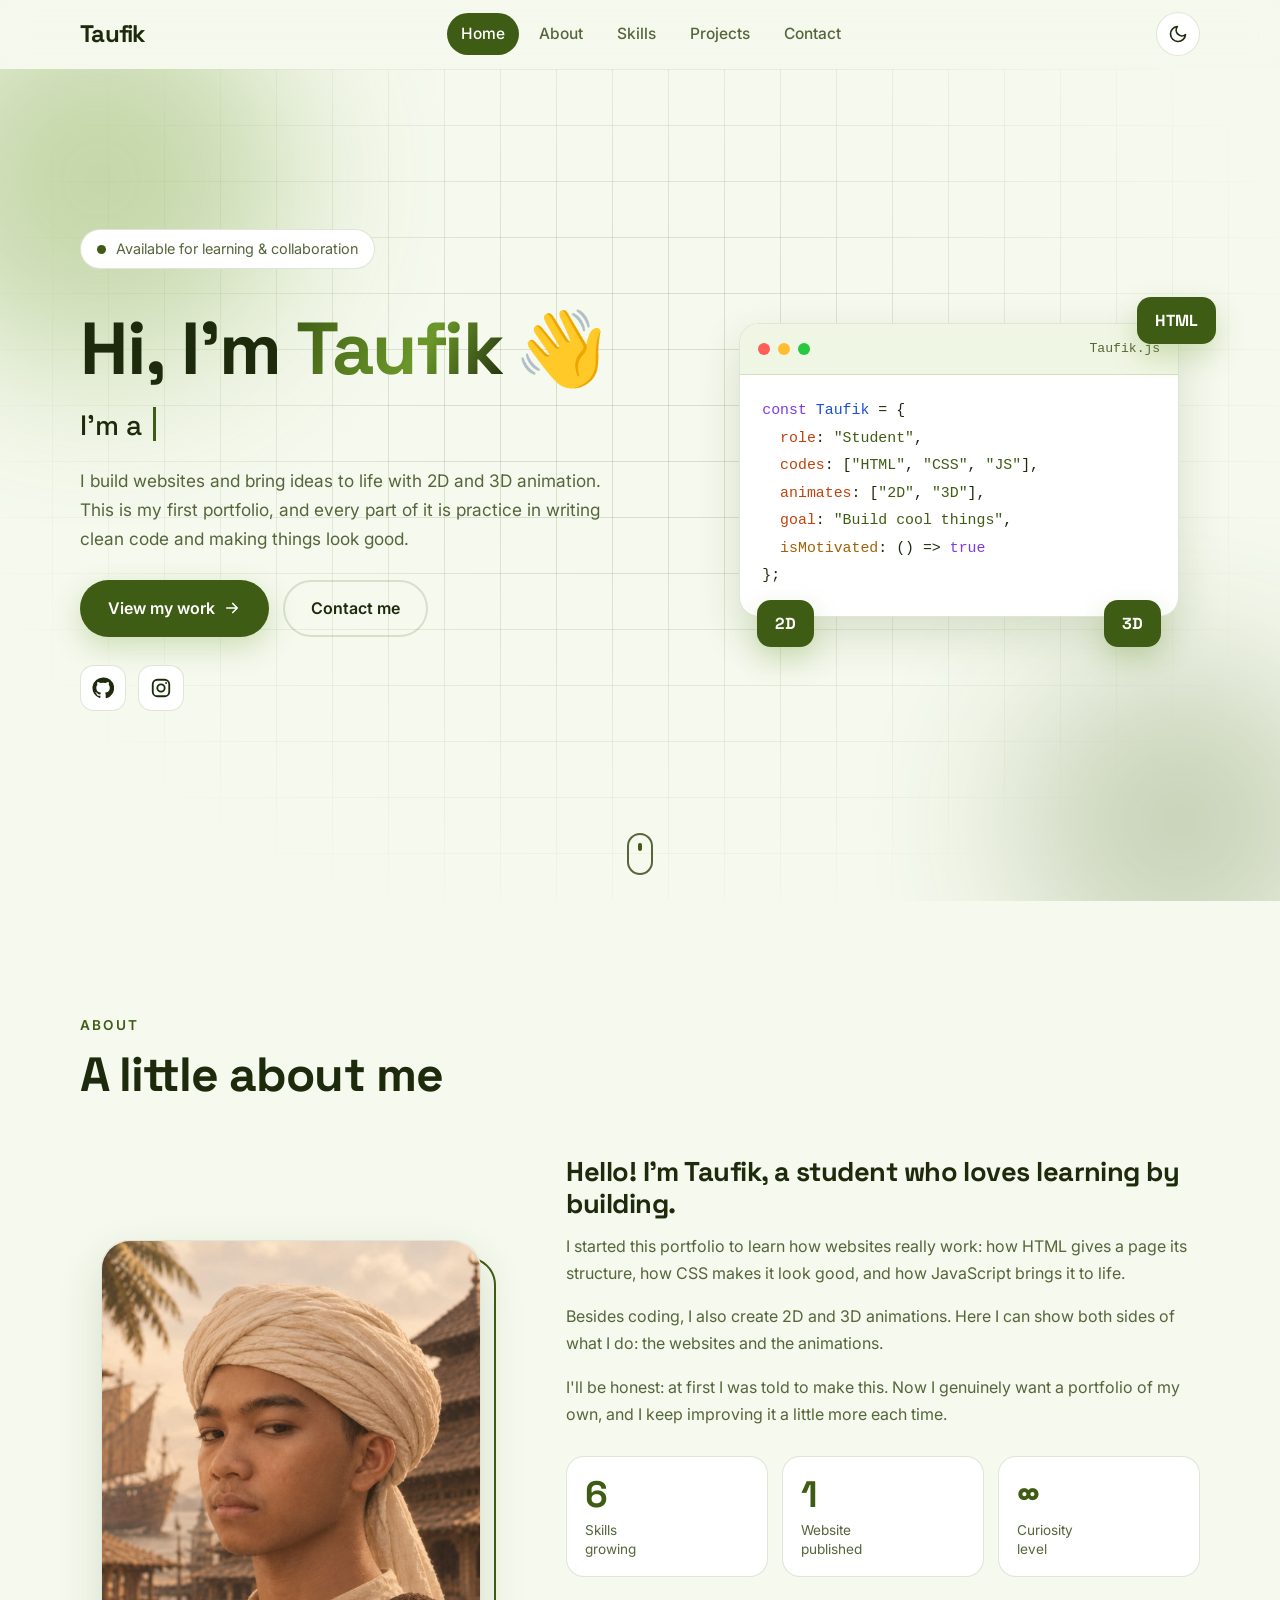
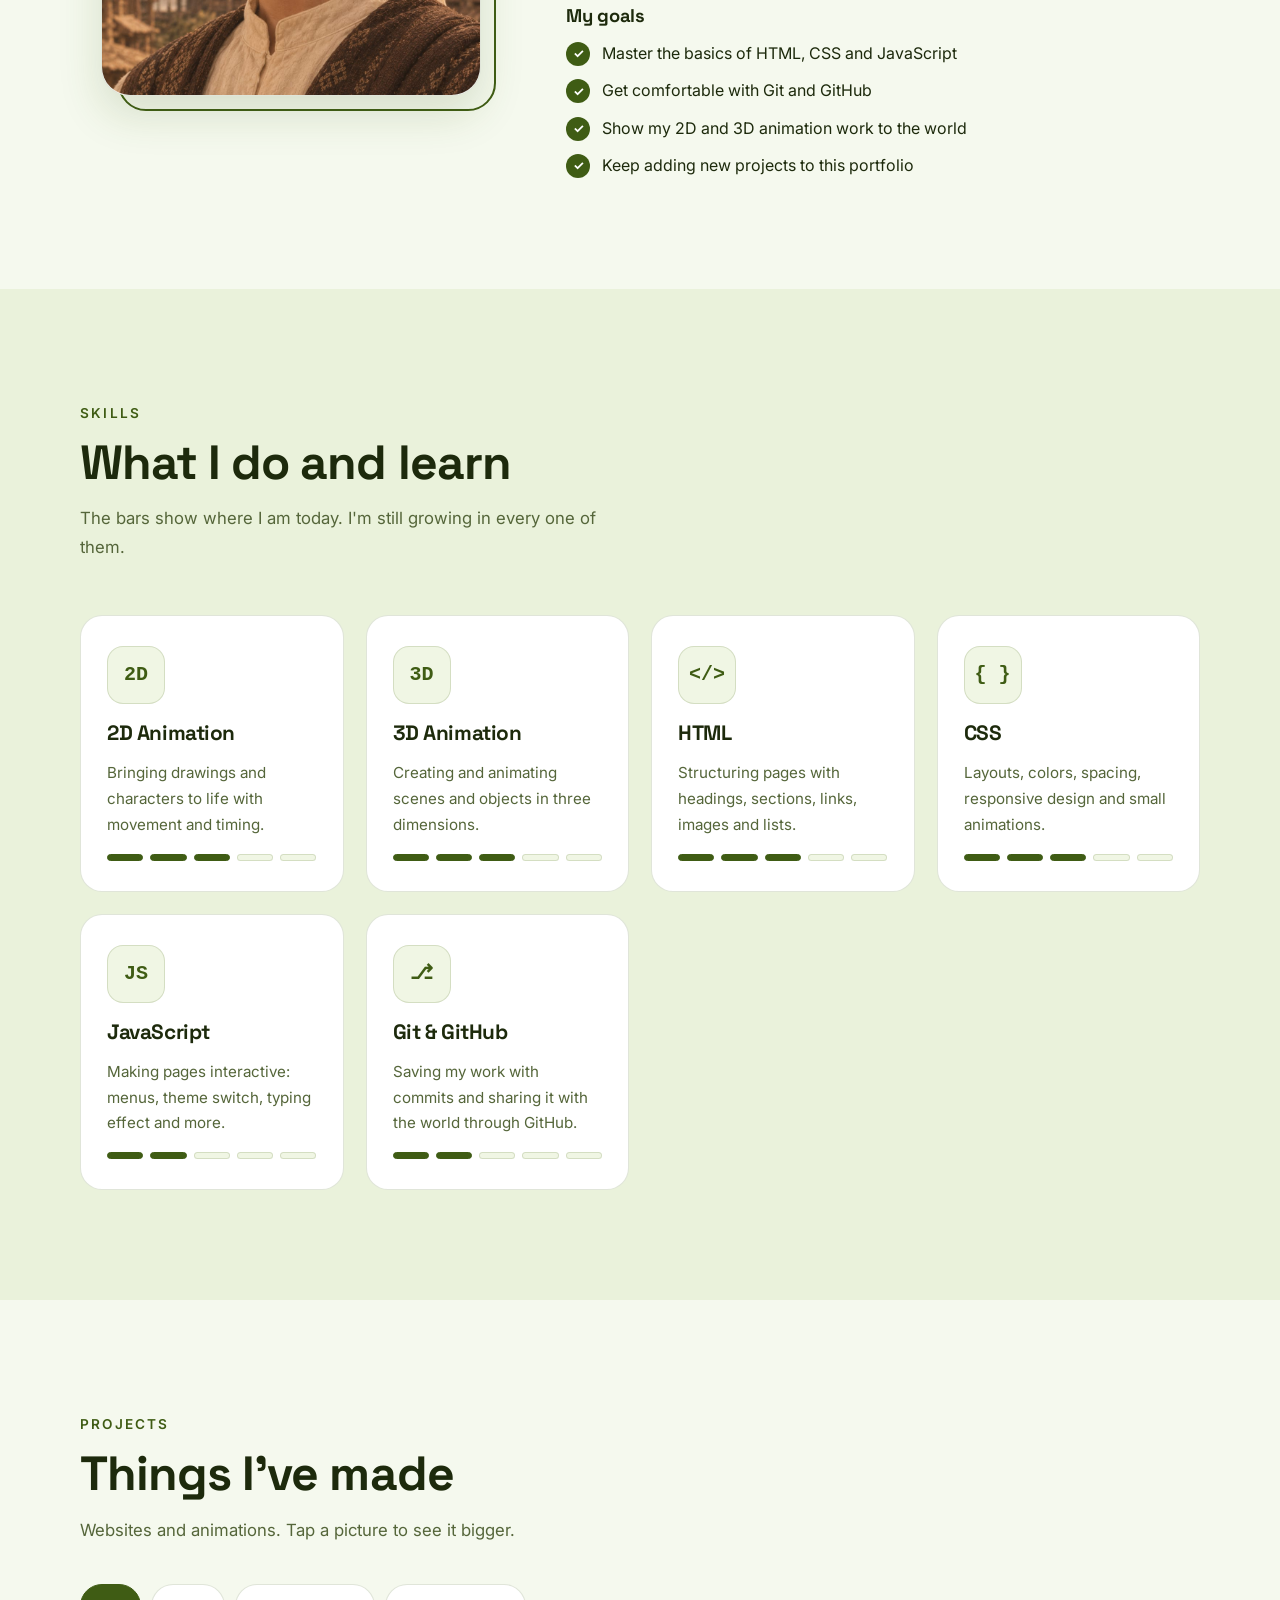
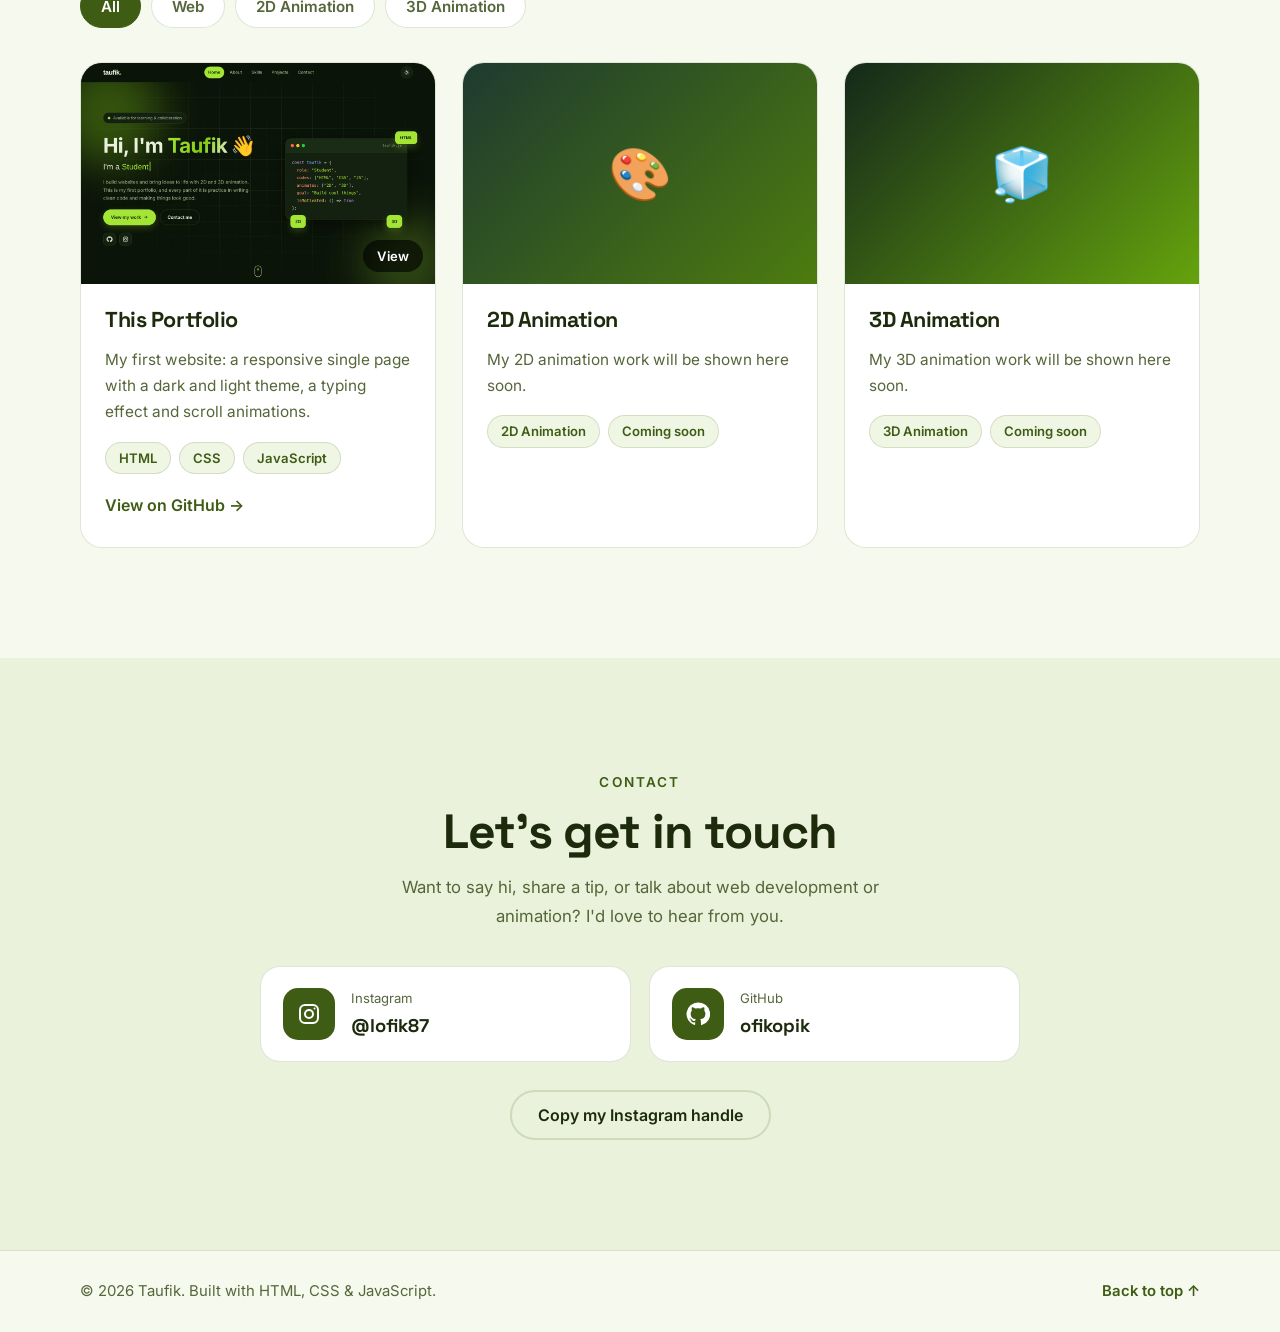
==== commit 0d40044f: "porto22" ====
--- a/index.html
+++ b/index.html
@@ -2,8 +2,8 @@
 <html lang="en" data-theme="dark">
 <head>
     <meta charset="UTF-8">
-    <meta name="viewport" content="width=device-width, initial-scale=1.0">
-    <meta name="description" content="Taufik's portfolio: a student learning web development with HTML, CSS and JavaScript.">
+    <meta name="viewport" content="width=device-width, initial-scale=1.0, viewport-fit=cover">
+    <meta name="description" content="Taufik's portfolio: websites with HTML, CSS and JavaScript, plus 2D and 3D animation.">
     <meta name="theme-color" content="#0b1409">
     <title>Taufik | Portfolio</title>
 
@@ -69,8 +69,9 @@
                         I'm a <span class="typed" id="typed" aria-live="off"></span><span class="caret" aria-hidden="true"></span>
                     </p>
                     <p class="lead reveal" style="--d: .24s">
-                        A student who is learning to build websites from scratch. This is my first portfolio,
-                        and every page here is practice in writing clean code and making things look good.
+                        I build websites and bring ideas to life with 2D and 3D animation.
+                        This is my first portfolio, and every part of it is practice in writing clean code
+                        and making things look good.
                     </p>
                     <div class="hero-btns reveal" style="--d: .32s">
                         <a href="#projects" class="btn btn-primary">View my work
@@ -96,15 +97,15 @@
                         </div>
 <pre><code><span class="c-k">const</span> <span class="c-v">Taufik</span> = {
   <span class="c-p">role</span>: <span class="c-s">"Student"</span>,
-  <span class="c-p">learning</span>: [<span class="c-s">"HTML"</span>, <span class="c-s">"CSS"</span>, <span class="c-s">"JS"</span>],
-  <span class="c-p">tools</span>: [<span class="c-s">"Git"</span>, <span class="c-s">"VS Code"</span>],
+  <span class="c-p">codes</span>: [<span class="c-s">"HTML"</span>, <span class="c-s">"CSS"</span>, <span class="c-s">"JS"</span>],
+  <span class="c-p">animates</span>: [<span class="c-s">"2D"</span>, <span class="c-s">"3D"</span>],
   <span class="c-p">goal</span>: <span class="c-s">"Build cool things"</span>,
   <span class="c-f">isMotivated</span>: () =&gt; <span class="c-k">true</span>
 };</code></pre>
                     </div>
                     <div class="chip chip-1">HTML</div>
-                    <div class="chip chip-2">CSS</div>
-                    <div class="chip chip-3">JS</div>
+                    <div class="chip chip-2">2D</div>
+                    <div class="chip chip-3">3D</div>
                 </div>
             </div>
 
@@ -136,18 +137,22 @@
                             its structure, how CSS makes it look good, and how JavaScript brings it to life.
                         </p>
                         <p>
-                            I'll be honest: at first I was told to make it. Now I genuinely want to have a portfolio
+                            Besides coding, I also create 2D and 3D animations. Here I can show both sides of
+                            what I do: the websites and the animations.
+                        </p>
+                        <p>
+                            I'll be honest: at first I was told to make this. Now I genuinely want a portfolio
                             of my own, and I keep improving it a little more each time.
                         </p>
 
                         <div class="stats">
                             <div class="stat">
-                                <strong data-count="4">0</strong>
-                                <span>Technologies<br>learning</span>
+                                <strong data-count="6">0</strong>
+                                <span>Skills<br>growing</span>
                             </div>
                             <div class="stat">
                                 <strong data-count="1">0</strong>
-                                <span>Project<br>published</span>
+                                <span>Website<br>published</span>
                             </div>
                             <div class="stat">
                                 <strong>∞</strong>
@@ -159,6 +164,7 @@
                         <ul class="goals">
                             <li><span class="check">✓</span> Master the basics of HTML, CSS and JavaScript</li>
                             <li><span class="check">✓</span> Get comfortable with Git and GitHub</li>
+                            <li><span class="check">✓</span> Show my 2D and 3D animation work to the world</li>
                             <li><span class="check">✓</span> Keep adding new projects to this portfolio</li>
                         </ul>
                     </div>
@@ -171,12 +177,28 @@
             <div class="container">
                 <header class="section-head reveal">
                     <p class="kicker">Skills</p>
-                    <h2>What I'm learning</h2>
-                    <p class="section-sub">I'm still at the beginning of the journey, and the dots show where I am today.</p>
+                    <h2>What I do and learn</h2>
+                    <p class="section-sub">The bars show where I am today. I'm still growing in every one of them.</p>
                 </header>
 
                 <div class="skills-grid">
                     <article class="skill-card reveal">
+                        <div class="skill-icon">2D</div>
+                        <h3>2D Animation</h3>
+                        <p>Bringing drawings and characters to life with movement and timing.</p>
+                        <div class="level" role="img" aria-label="Level 3 out of 5">
+                            <i class="on"></i><i class="on"></i><i class="on"></i><i></i><i></i>
+                        </div>
+                    </article>
+                    <article class="skill-card reveal" style="--d: .08s">
+                        <div class="skill-icon">3D</div>
+                        <h3>3D Animation</h3>
+                        <p>Creating and animating scenes and objects in three dimensions.</p>
+                        <div class="level" role="img" aria-label="Level 3 out of 5">
+                            <i class="on"></i><i class="on"></i><i class="on"></i><i></i><i></i>
+                        </div>
+                    </article>
+                    <article class="skill-card reveal" style="--d: .16s">
                         <div class="skill-icon">&lt;/&gt;</div>
                         <h3>HTML</h3>
                         <p>Structuring pages with headings, sections, links, images and lists.</p>
@@ -184,7 +206,7 @@
                             <i class="on"></i><i class="on"></i><i class="on"></i><i></i><i></i>
                         </div>
                     </article>
-                    <article class="skill-card reveal" style="--d: .08s">
+                    <article class="skill-card reveal">
                         <div class="skill-icon">{ }</div>
                         <h3>CSS</h3>
                         <p>Layouts, colors, spacing, responsive design and small animations.</p>
@@ -192,7 +214,7 @@
                             <i class="on"></i><i class="on"></i><i class="on"></i><i></i><i></i>
                         </div>
                     </article>
-                    <article class="skill-card reveal" style="--d: .16s">
+                    <article class="skill-card reveal" style="--d: .08s">
                         <div class="skill-icon">JS</div>
                         <h3>JavaScript</h3>
                         <p>Making pages interactive: menus, theme switch, typing effect and more.</p>
@@ -200,7 +222,7 @@
                             <i class="on"></i><i class="on"></i><i></i><i></i><i></i>
                         </div>
                     </article>
-                    <article class="skill-card reveal" style="--d: .24s">
+                    <article class="skill-card reveal" style="--d: .16s">
                         <div class="skill-icon">⎇</div>
                         <h3>Git &amp; GitHub</h3>
                         <p>Saving my work with commits and sharing it with the world through GitHub.</p>
@@ -217,17 +239,41 @@
             <div class="container">
                 <header class="section-head reveal">
                     <p class="kicker">Projects</p>
-                    <h2>Things I've built</h2>
+                    <h2>Things I've made</h2>
+                    <p class="section-sub">Websites and animations. Tap a picture to see it bigger.</p>
                 </header>
 
-                <div class="projects-grid">
-                    <article class="project-card reveal">
-                        <div class="project-thumb thumb-1" aria-hidden="true">
-                            <span>Portofolio</span>
-                        </div>
+                <div class="filters reveal" role="group" aria-label="Filter projects">
+                    <button class="filter active" type="button" data-filter="all" aria-pressed="true">All</button>
+                    <button class="filter" type="button" data-filter="web" aria-pressed="false">Web</button>
+                    <button class="filter" type="button" data-filter="2d" aria-pressed="false">2D Animation</button>
+                    <button class="filter" type="button" data-filter="3d" aria-pressed="false">3D Animation</button>
+                </div>
+
+                <!--
+                    HOW TO ADD YOUR OWN PROJECT
+                    1. Copy one whole <article class="project-card"> ... </article> block below.
+                    2. Put your picture in the folder images/projects/ and write its name in src="..."
+                       (a 16:10 picture, like 1280x800, looks best).
+                    3. Change data-category to: web, 2d or 3d  (this makes the filter buttons work).
+                    4. Change the title, description and tags.
+                    5. For an animation video, add data-video="videos/my-animation.mp4" to the
+                       <button class="project-thumb"> (put the file in a folder named videos).
+                       Or add a link like: <a class="link-arrow" href="YOUTUBE-LINK">Watch video</a>
+                    If the picture file is missing, a colored box is shown instead, so nothing breaks.
+                -->
+                <div class="projects-grid" id="projectsGrid">
+
+                    <!-- Project: this portfolio (web) -->
+                    <article class="project-card reveal" data-category="web">
+                        <button class="project-thumb thumb-1" type="button" data-title="This Portfolio">
+                            <img src="images/projects/portfolio.jpg" alt="Screenshot of this portfolio website" width="1280" height="800">
+                            <span class="thumb-label" aria-hidden="true">🌐</span>
+                            <span class="zoom" aria-hidden="true">View</span>
+                        </button>
                         <div class="project-body">
                             <h3>This Portfolio</h3>
-                            <p>My first website: a responsive, single-page portfolio with a dark and light theme, a typing effect and scroll animations.</p>
+                            <p>My first website: a responsive single page with a dark and light theme, a typing effect and scroll animations.</p>
                             <ul class="tags">
                                 <li>HTML</li><li>CSS</li><li>JavaScript</li>
                             </ul>
@@ -237,23 +283,38 @@
                         </div>
                     </article>
 
-                    <article class="project-card soon reveal" style="--d: .1s">
-                        <div class="project-thumb thumb-2" aria-hidden="true"><span>?</span></div>
+                    <!-- Project: 2D animation (replace this with your own work) -->
+                    <article class="project-card reveal" style="--d: .1s" data-category="2d">
+                        <button class="project-thumb thumb-2" type="button" data-title="2D Animation">
+                            <img src="images/projects/animation-2d.jpg" alt="Preview of my 2D animation" width="1280" height="800">
+                            <span class="thumb-label" aria-hidden="true">🎨</span>
+                            <span class="zoom" aria-hidden="true">View</span>
+                        </button>
                         <div class="project-body">
-                            <h3>Next project</h3>
-                            <p>Something new is being planned. Maybe a to-do app or a small game. Stay tuned!</p>
-                            <ul class="tags"><li>Coming soon</li></ul>
-                        </div>
-                    </article>
-
-                    <article class="project-card soon reveal" style="--d: .2s">
-                        <div class="project-thumb thumb-3" aria-hidden="true"><span>?</span></div>
+                            <h3>2D Animation</h3>
+                            <p>My 2D animation work will be shown here soon.</p>
+                            <ul class="tags">
+                                <li>2D Animation</li><li>Coming soon</li>
+                            </ul>
+                        </div>
+                    </article>
+
+                    <!-- Project: 3D animation (replace this with your own work) -->
+                    <article class="project-card reveal" style="--d: .2s" data-category="3d">
+                        <button class="project-thumb thumb-3" type="button" data-title="3D Animation">
+                            <img src="images/projects/animation-3d.jpg" alt="Preview of my 3D animation" width="1280" height="800">
+                            <span class="thumb-label" aria-hidden="true">🧊</span>
+                            <span class="zoom" aria-hidden="true">View</span>
+                        </button>
                         <div class="project-body">
-                            <h3>Another idea</h3>
-                            <p>There's always room for one more. This spot is reserved for whatever I build next.</p>
-                            <ul class="tags"><li>Coming soon</li></ul>
-                        </div>
-                    </article>
+                            <h3>3D Animation</h3>
+                            <p>My 3D animation work will be shown here soon.</p>
+                            <ul class="tags">
+                                <li>3D Animation</li><li>Coming soon</li>
+                            </ul>
+                        </div>
+                    </article>
+
                 </div>
             </div>
         </section>
@@ -264,7 +325,7 @@
                 <div class="contact-box reveal">
                     <p class="kicker">Contact</p>
                     <h2>Let's get in touch</h2>
-                    <p class="section-sub">Want to say hi, share a tip, or talk about web development? I'd love to hear from you.</p>
+                    <p class="section-sub">Want to say hi, share a tip, or talk about web development or animation? I'd love to hear from you.</p>
 
                     <div class="contact-cards">
                         <a class="contact-card" href="https://www.instagram.com/lofik87" target="_blank" rel="noopener">
@@ -298,6 +359,15 @@
     <button class="to-top" id="toTop" type="button" aria-label="Back to top">↑</button>
     <div class="toast" id="toast" role="status" aria-live="polite"></div>
 
+    <!-- Picture / video viewer (opens when you tap a project picture) -->
+    <div class="lightbox" id="lightbox" role="dialog" aria-modal="true" aria-label="Project preview" hidden>
+        <button class="lightbox-close" id="lightboxClose" type="button" aria-label="Close preview">×</button>
+        <figure class="lightbox-fig">
+            <div class="lightbox-media" id="lightboxMedia"></div>
+            <figcaption id="lightboxCaption"></figcaption>
+        </figure>
+    </div>
+
     <script src="script.js"></script>
 </body>
 </html>
--- a/style.css
+++ b/style.css
@@ -47,6 +47,9 @@
 html {
     scroll-behavior: smooth;
     scroll-padding-top: 76px;
+    -webkit-text-size-adjust: 100%;
+    text-size-adjust: 100%;
+    -webkit-tap-highlight-color: transparent;
 }
 
 body {
@@ -71,9 +74,13 @@
 img { max-width: 100%; display: block; }
 
 .container {
-    width: min(1120px, 100% - 40px);
+    width: min(1160px, 100%);
     margin-inline: auto;
-}
+    /* extra space on phones with a notch or rounded corners */
+    padding-inline: max(20px, env(safe-area-inset-left)) max(20px, env(safe-area-inset-right));
+}
+
+[hidden] { display: none !important; }
 
 :focus-visible {
     outline: 3px solid var(--accent);
@@ -156,8 +163,8 @@
 }
 
 .icon-btn {
-    width: 42px;
-    height: 42px;
+    width: 44px;
+    height: 44px;
     display: grid;
     place-items: center;
     border-radius: 50%;
@@ -176,6 +183,8 @@
 .menu-btn {
     display: none;
     flex-direction: column;
+    align-items: center;
+    justify-content: center;
     gap: 4px;
     padding: 0;
 }
@@ -231,6 +240,7 @@
 .hero {
     position: relative;
     min-height: calc(100vh - 68px);
+    min-height: calc(100svh - 68px);
     display: flex;
     align-items: center;
     padding: 60px 0 90px;
@@ -302,7 +312,7 @@
 }
 
 .hero h1 {
-    font-size: clamp(2.6rem, 6.4vw, 4.6rem);
+    font-size: clamp(2.2rem, 6.4vw, 4.6rem);
     margin: 22px 0 10px;
 }
 
@@ -646,7 +656,7 @@
 /* ---------- Skills ---------- */
 .skills-grid {
     display: grid;
-    grid-template-columns: repeat(auto-fit, minmax(240px, 1fr));
+    grid-template-columns: repeat(auto-fit, minmax(min(100%, 260px), 1fr));
     gap: 22px;
 }
 
@@ -700,7 +710,7 @@
 /* ---------- Projects ---------- */
 .projects-grid {
     display: grid;
-    grid-template-columns: repeat(auto-fit, minmax(290px, 1fr));
+    grid-template-columns: repeat(auto-fit, minmax(min(100%, 300px), 1fr));
     gap: 26px;
 }
 
@@ -718,21 +728,88 @@
     box-shadow: var(--shadow);
 }
 
+.filters {
+    display: flex;
+    flex-wrap: wrap;
+    gap: 10px;
+    margin: -14px 0 34px;
+}
+
+.filter {
+    min-height: 44px;
+    padding: 10px 20px;
+    border-radius: 999px;
+    border: 1px solid var(--border);
+    background: var(--surface);
+    color: var(--muted);
+    font-family: inherit;
+    font-size: 0.95rem;
+    font-weight: 600;
+    cursor: pointer;
+    transition: color 0.2s, background 0.2s, border-color 0.2s;
+}
+
+.filter:hover { color: var(--text); border-color: var(--accent); }
+
+.filter.active {
+    background: var(--accent);
+    border-color: var(--accent);
+    color: var(--on-accent);
+}
+
+/* Project picture: a button, so it can be tapped to open the viewer */
 .project-thumb {
-    height: 190px;
+    position: relative;
     display: grid;
     place-items: center;
-    font-family: "Space Grotesk", sans-serif;
-    font-size: 2.6rem;
-    font-weight: 700;
+    width: 100%;
+    aspect-ratio: 16 / 10;
+    padding: 0;
+    border: 0;
+    overflow: hidden;
+    cursor: pointer;
     color: #fff;
+    font: inherit;
+}
+
+.project-thumb img {
+    position: absolute;
+    inset: 0;
+    width: 100%;
+    height: 100%;
+    object-fit: cover;
+    transition: transform 0.5s ease;
+}
+
+.thumb-label { font-size: 3.2rem; line-height: 1; }
+
+/* When the picture file is missing, show the colored box + icon instead */
+.project-thumb:not(.no-img) .thumb-label { display: none; }
+.project-thumb.no-img img { display: none; }
+.project-thumb.no-img { cursor: default; }
+
+.zoom {
+    position: absolute;
+    right: 12px;
+    bottom: 12px;
+    padding: 5px 14px;
+    border-radius: 999px;
+    background: rgba(0, 0, 0, 0.62);
+    color: #fff;
+    font-size: 0.82rem;
+    font-weight: 600;
+}
+
+.project-thumb.no-img .zoom { display: none; }
+
+@media (hover: hover) {
+    .project-thumb:hover img { transform: scale(1.06); }
 }
 
 .thumb-1 { background: linear-gradient(135deg, #3f5c14, #84cc16); }
 .thumb-2 { background: linear-gradient(135deg, #1e3a2f, #4d7c0f); }
 .thumb-3 { background: linear-gradient(135deg, #14281a, #65a30d); }
 
-.project-card.soon .project-thumb { opacity: 0.7; }
 
 .project-body { padding: 24px 24px 28px; }
 .project-body h3 { font-size: 1.35rem; }
@@ -777,7 +854,7 @@
 
 .contact-cards {
     display: grid;
-    grid-template-columns: repeat(auto-fit, minmax(240px, 1fr));
+    grid-template-columns: repeat(auto-fit, minmax(min(100%, 260px), 1fr));
     gap: 18px;
     margin: 36px 0 28px;
 }
@@ -825,7 +902,7 @@
 
 /* ---------- Footer ---------- */
 .footer {
-    padding: 28px 0;
+    padding: 28px 0 calc(28px + env(safe-area-inset-bottom));
     border-top: 1px solid var(--border);
     color: var(--muted);
     font-size: 0.93rem;
@@ -905,19 +982,93 @@
     transform: none;
 }
 
-/* ---------- Responsive ---------- */
+/* ---------- Picture / video viewer ---------- */
+html.lock { overflow: hidden; }
+
+.lightbox {
+    position: fixed;
+    inset: 0;
+    z-index: 200;
+    display: grid;
+    place-items: center;
+    padding: 20px;
+    background: rgba(5, 10, 4, 0.9);
+    backdrop-filter: blur(6px);
+    -webkit-backdrop-filter: blur(6px);
+    opacity: 0;
+    transition: opacity 0.25s;
+}
+
+.lightbox.show { opacity: 1; }
+
+.lightbox-fig {
+    margin: 0;
+    max-width: min(1000px, 100%);
+    max-height: 100%;
+    display: flex;
+    flex-direction: column;
+    align-items: center;
+    gap: 14px;
+}
+
+.lightbox-media img,
+.lightbox-media video {
+    display: block;
+    max-width: 100%;
+    max-height: 78vh;
+    max-height: 78svh;
+    border-radius: 14px;
+    background: #000;
+    box-shadow: 0 20px 60px rgba(0, 0, 0, 0.6);
+}
+
+.lightbox figcaption {
+    color: #e9f1dd;
+    font-weight: 600;
+    text-align: center;
+}
+
+.lightbox-close {
+    position: absolute;
+    top: max(14px, env(safe-area-inset-top));
+    right: max(14px, env(safe-area-inset-right));
+    width: 48px;
+    height: 48px;
+    border-radius: 50%;
+    border: 1px solid rgba(255, 255, 255, 0.35);
+    background: rgba(0, 0, 0, 0.45);
+    color: #fff;
+    font-size: 1.9rem;
+    line-height: 1;
+    cursor: pointer;
+}
+
+/* ---------- Touch screens: no "stuck" hover effects ---------- */
+@media (hover: none) {
+    .btn:hover,
+    .icon-btn:hover,
+    .socials a:hover,
+    .stat:hover,
+    .skill-card:hover,
+    .project-card:hover,
+    .contact-card:hover { transform: none; }
+
+    .photo-frame:hover::before { transform: translate(16px, 16px); }
+}
+
+/* ---------- Tablet ---------- */
 @media (max-width: 900px) {
     .hero-grid,
-    .about-grid {
-        grid-template-columns: 1fr;
-    }
-
-    .hero { padding-top: 40px; }
-    .hero-visual { margin-top: 20px; }
-    .about-grid { gap: 48px; }
-    .section { padding: 84px 0; }
-}
-
+    .about-grid { grid-template-columns: 1fr; }
+
+    .hero { min-height: auto; padding: 44px 0 72px; }
+    .hero-visual { margin-top: 30px; }
+    .about-grid { gap: 52px; }
+    .section { padding: 80px 0; }
+    .section-head { margin-bottom: 40px; }
+}
+
+/* ---------- Phone menu ---------- */
 @media (max-width: 760px) {
     .menu-btn { display: flex; }
 
@@ -944,14 +1095,98 @@
         visibility: visible;
     }
 
-    .nav-link { padding: 12px 16px; font-size: 1.05rem; }
-}
-
-@media (max-width: 480px) {
+    .nav-link { padding: 13px 16px; font-size: 1.05rem; }
+}
+
+/* ---------- Phones ---------- */
+@media (max-width: 560px) {
+    html { scroll-padding-top: 64px; }
+
+    .nav-inner { height: 64px; }
+    .nav-links { top: 64px; }
+
+    .section { padding: 64px 0; }
+    .section-head { margin-bottom: 30px; }
+    .section-head h2,
+    .contact-box h2 { font-size: 1.9rem; }
+
+    /* Home */
+    .hero { padding: 30px 0 60px; }
+    .scroll-hint { display: none; }
+    .blob { filter: blur(60px); }
+    .blob-1 { width: 240px; height: 240px; }
+    .blob-2 { width: 220px; height: 220px; }
+    .eyebrow { font-size: 0.8rem; padding: 6px 13px; }
+    .hero h1 { margin-top: 18px; }
+    .lead { font-size: 1rem; }
+    .hero-btns { flex-direction: column; margin: 22px 0 24px; }
+    .hero-btns .btn { width: 100%; justify-content: center; }
+    .hero-visual { margin-top: 38px; }
+    .code-card pre { padding: 16px 16px 20px; font-size: 0.78rem; line-height: 1.75; }
+    .chip { padding: 7px 14px; font-size: 0.85rem; }
+    .chip-1 { top: -22px; right: -4px; }
+    .chip-2 { bottom: -24px; left: 6%; }
+    .chip-3 { bottom: -24px; right: 6%; }
+
+    /* About */
+    .about-grid { gap: 44px; }
+    .photo-frame { width: min(300px, 80%); }
+    .photo-frame::before { transform: translate(10px, 10px); }
+    .about-text h3 { font-size: 1.4rem; }
+    .stats { gap: 10px; margin: 24px 0; }
+    .stat { padding: 14px 10px; text-align: center; }
+    .stat strong { font-size: 1.8rem; }
+    .stat span { font-size: 0.78rem; }
+
+    /* Skills: smaller cards, icon on the left */
+    .skills-grid { gap: 14px; }
+    .skill-card {
+        display: grid;
+        grid-template-columns: 52px 1fr;
+        column-gap: 16px;
+        align-items: start;
+        padding: 18px;
+    }
+    .skill-icon { grid-row: 1 / span 3; width: 52px; height: 52px; margin: 0; font-size: 1.05rem; }
+    .skill-card h3 { margin: 0 0 4px; font-size: 1.15rem; }
+    .skill-card p { margin: 0 0 12px; font-size: 0.92rem; }
+    .level { margin-top: 0; }
+
+    /* Projects: filter buttons scroll sideways instead of wrapping */
+    .filters {
+        flex-wrap: nowrap;
+        overflow-x: auto;
+        margin: -10px -20px 26px;
+        padding: 0 20px 6px;
+        scroll-snap-type: x proximity;
+        scroll-padding-inline: 20px;
+        scrollbar-width: none;
+    }
+    .filters::-webkit-scrollbar { display: none; }
+    .filter { flex: 0 0 auto; scroll-snap-align: start; }
+    .projects-grid { gap: 20px; }
+    .project-body { padding: 20px 20px 24px; }
+
+    /* Contact + footer */
+    .contact-card { padding: 16px 18px; }
+    .contact-box .btn { width: 100%; justify-content: center; }
+    .footer-inner { flex-direction: column; text-align: center; }
+
+    .to-top {
+        right: max(16px, env(safe-area-inset-right));
+        bottom: max(16px, env(safe-area-inset-bottom));
+    }
+
+    .lightbox { padding: 12px; }
+}
+
+/* ---------- Very small phones ---------- */
+@media (max-width: 360px) {
+    .logo { font-size: 1.3rem; }
+    .hero h1 { font-size: 2.05rem; }
     .stats { grid-template-columns: 1fr; }
-    .stat { display: flex; align-items: center; gap: 16px; }
+    .stat { display: flex; align-items: center; gap: 14px; text-align: left; }
     .stat span { margin-top: 0; }
-    .scroll-hint { display: none; }
 }
 
 /* Respect people who prefer less motion */
